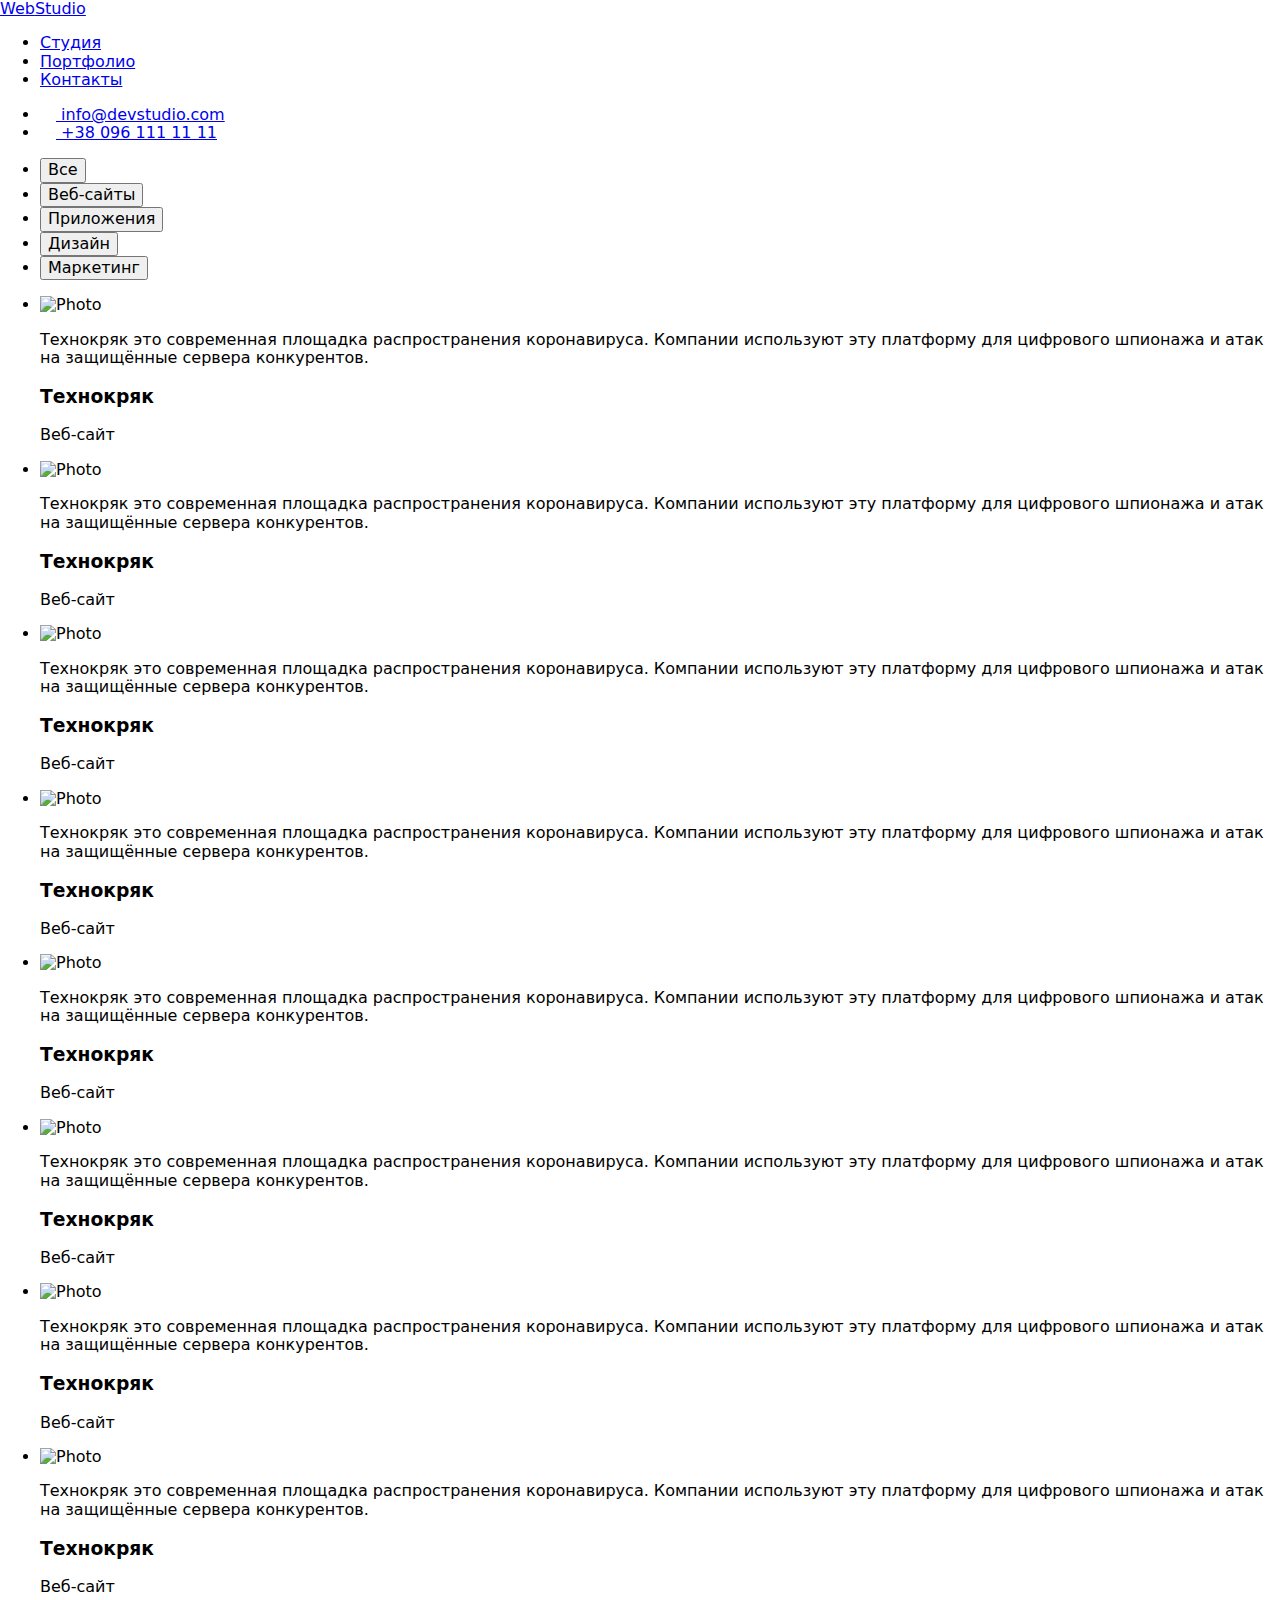
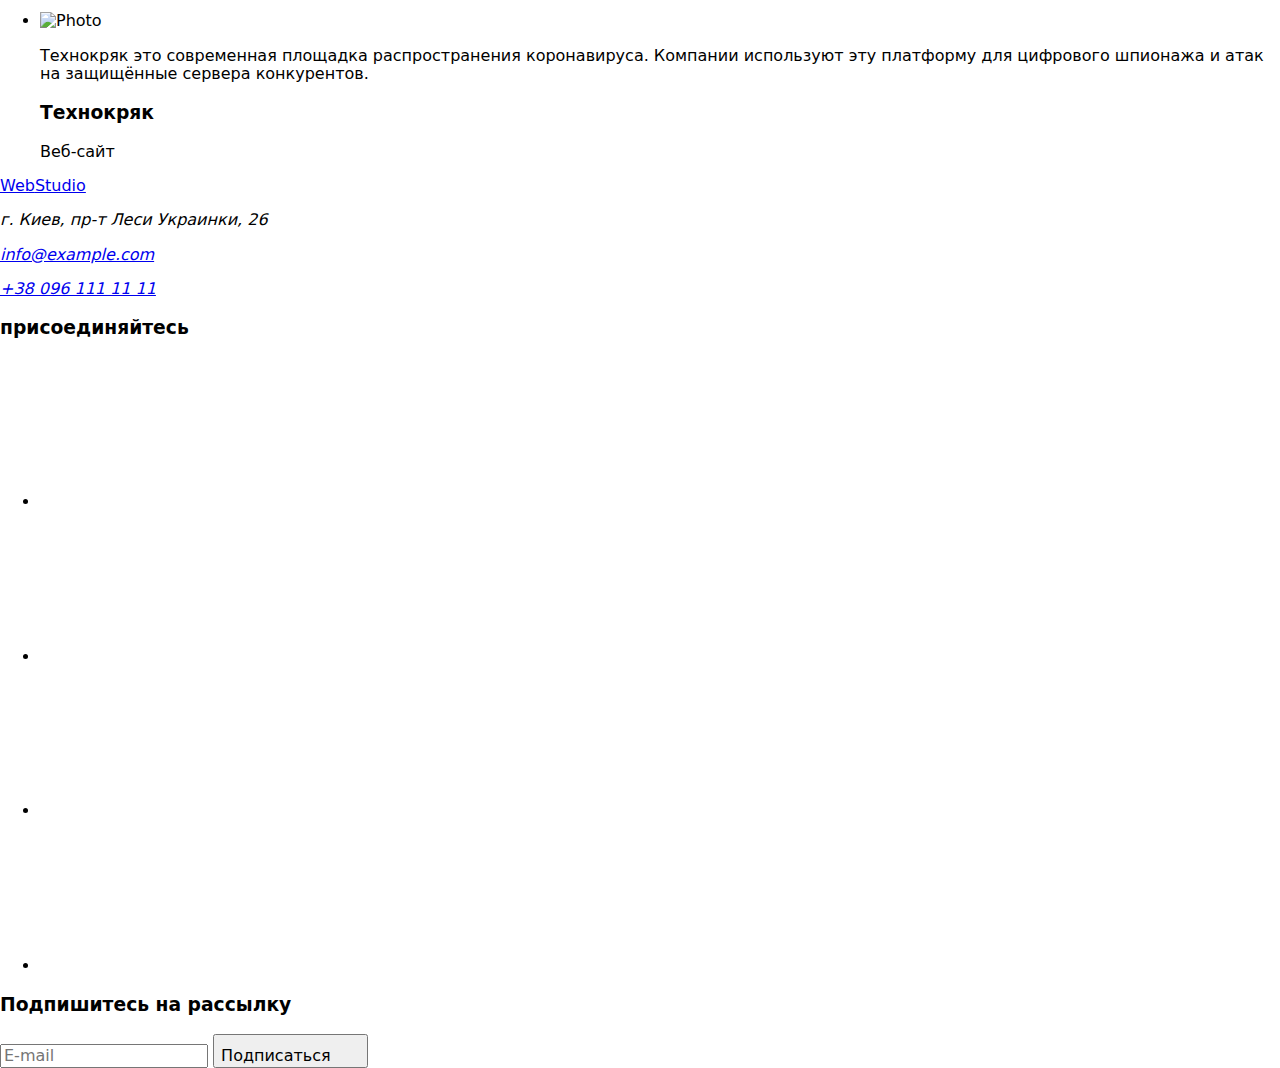
==== portfolio.html @ 5b519f69 "Add files via upload" ====
<!DOCTYPE html>
<html lang="ru">

<head>
  <meta charset="UTF-8" />
  <meta name="viewport" content="width=device-width, initial-scale=1.0" />
  <title>Портфолио</title>
  <link href="https://fonts.googleapis.com/css2?family=Raleway:wght@700&family=Roboto:wght@400;500;700;900&display=swap"
    rel="stylesheet">
  <link rel="stylesheet" href="https://cdnjs.cloudflare.com/ajax/libs/modern-normalize/1.0.0/modern-normalize.min.css">
  <link rel="stylesheet" href="./css/portfolio.css">
</head>

<body>

  <!--Шапка сайта-->

  <header class="header">
    <div class="container">
      <div class="header-container">
        <a class="webstudio" href="./index.html" aria-label="логотип">Web<span class="studio">Studio</span></a>

        <nav>
          <ul class="nav-menu list">
            <li><a href="./index.html" class="link">Студия</a></li>
            <li><a href="./portfolio.html" class="special link">Портфолио</a></li>
            <li><a href="#Контакты" class="link">Контакты</a></li>
          </ul>
        </nav>

        <ul class="auth-nav list">
          <li><a href="mailto:info@devstudio.com" class="auth-item email">
              <svg class="auth-icon" width="16px" height="12">
                <use href="./icons/sprite.svg#icon-envelope"></use>
              </svg>
              info@devstudio.com</a></li>
          <li><a href="tel:+380961111111" class="auth-item tel">
              <svg class="auth-icon" width="16px" height="12">
                <use href="./icons/sprite.svg#icon-smartphone"></use>
              </svg>
              +38 096 111 11 11</a></li>
        </ul>
      </div>
    </div>
  </header>

  <main class="main">
    <!--Меню кнопок-->
    <section class="main-section">
      <div class="container">
        <ul class="button-list list">
          <li class="lii-item"><button type="button" class="button">Все</button></li>
          <li class="lii-item"><button type="button" class="button">Веб-сайты</button></li>
          <li class="lii-item"><button type="button" class="button">Приложения</button></li>
          <li class="lii-item"><button type="button" class="button">Дизайн</button></li>
          <li class="lii-item"><button type="button" class="button">Маркетинг</button></li>
        </ul>


        <!--Проекти-->

        <div class="projects">
          <ul class="list">
            <li class="li-item">
              <div class="projects-overlay">
                <img class="img" src="./img/img8.png" alt="Photo" width="370">
                <p class="paragraph">Технокряк это современная площадка распространения коронавируса. Компании используют эту
                  платформу для цифрового
                  шпионажа и атак на защищённые сервера конкурентов.</p>
              </div>
              <div class="projects-info">
                <h3 class="section-title">Технокряк</h3>
                <p class="section-info">Веб-сайт</p>
              </div>
            </li>
            <li class="li-item">
              <div class="projects-overlay">
                <img class="img" src="./img/img9.png" alt="Photo" width="370">
                <p class="paragraph">Технокряк это современная площадка распространения коронавируса. Компании используют эту
                  платформу для цифрового
                  шпионажа и атак на защищённые сервера конкурентов.</p>
              </div>
              <div class="projects-info">
                <h3 class="section-title">Технокряк</h3>
                <p class="section-info">Веб-сайт</p>
              </div>
            </li>
            <li class="li-item">
              <div class="projects-overlay">
                <img class="img" src="./img/img10.png" alt="Photo" width="370">
                <p class="paragraph">Технокряк это современная площадка распространения коронавируса. Компании используют эту
                  платформу для цифрового
                  шпионажа и атак на защищённые сервера конкурентов.</p>
              </div>
              <div class="projects-info">
                <h3 class="section-title">Технокряк</h3>
                <p class="section-info">Веб-сайт</p>
              </div>
            </li>
            <li class="li-item">
              <div class="projects-overlay">
                <img class="img" src="./img/img11.png" alt="Photo" width="370">
                <p class="paragraph">Технокряк это современная площадка распространения коронавируса. Компании используют эту
                  платформу для цифрового
                  шпионажа и атак на защищённые сервера конкурентов.</p>
              </div>
              <div class="projects-info">
                <h3 class="section-title">Технокряк</h3>
                <p class="section-info">Веб-сайт</p>
              </div>
            </li>
            <li class="li-item">
              <div class="projects-overlay">
                <img class="img" src="./img/img12.png" alt="Photo" width="370">
                <p class="paragraph">Технокряк это современная площадка распространения коронавируса. Компании используют эту
                  платформу для цифрового
                  шпионажа и атак на защищённые сервера конкурентов.</p>
              </div>
              <div class="projects-info">
                <h3 class="section-title">Технокряк</h3>
                <p class="section-info">Веб-сайт</p>
              </div>
            </li>
            <li class="li-item">
              <div class="projects-overlay">
                <img class="img" src="./img/img13.png" alt="Photo" width="370">
                <p class="paragraph">Технокряк это современная площадка распространения коронавируса. Компании используют эту
                  платформу для цифрового
                  шпионажа и атак на защищённые сервера конкурентов.</p>
              </div>
              <div class="projects-info">
                <h3 class="section-title">Технокряк</h3>
                <p class="section-info">Веб-сайт</p>
              </div>
            </li>
            <li class="li-item">
              <div class="projects-overlay">
                <img class="img" src="./img/img14.png" alt="Photo" width="370">
                <p class="paragraph">Технокряк это современная площадка распространения коронавируса. Компании используют эту
                  платформу для цифрового
                  шпионажа и атак на защищённые сервера конкурентов.</p>
              </div>
              <div class="projects-info">
                <h3 class="section-title">Технокряк</h3>
                <p class="section-info">Веб-сайт</p>
              </div>
            </li>
            <li class="li-item">
              <div class="projects-overlay">
                <img class="img" src="./img/img15.png" alt="Photo" width="370">
                <p class="paragraph">Технокряк это современная площадка распространения коронавируса. Компании используют эту
                  платформу для цифрового
                  шпионажа и атак на защищённые сервера конкурентов.</p>
              </div>
              <div class="projects-info">
                <h3 class="section-title">Технокряк</h3>
                <p class="section-info">Веб-сайт</p>
              </div>
            </li>
            <li class="li-item">
              <div class="projects-overlay">
                <img class="img" src="./img/img16.png" alt="Photo" width="370">
                <p class="paragraph">Технокряк это современная площадка распространения коронавируса. Компании используют эту
                  платформу для цифрового
                  шпионажа и атак на защищённые сервера конкурентов.</p>
              </div>
              <div class="projects-info">
                <h3 class="section-title">Технокряк</h3>
                <p class="section-info">Веб-сайт</p>
              </div>
            </li>
          </ul>
        </div>

      </div>
    </section>
  </main>

  <!--Підвал-->
  <footer class="footer">
    <div class="container">
      <div class="footer-container">
        <a href="./index.html" class="webstudio-footer">Web<span class="logo">Studio</span></a>
        <address class="adress-footer">
          <p class="street">г. Киев, пр-т Леси Украинки, 26</p>
          <p class="mmail"><a href="mailto:info@example.com" class="foooter-info">info@example.com</a></p>
          <p><a href="tel:+380961111111" class="foooter-info">+38 096 111 11 11</a></p>
        </address>
      </div>
      <div class="footerr-container">
        <h3 class="footer-title">присоединяйтесь</h3>
        <ul class="list">
          <li class="footer-item">
            <a href="" class="footer-link">
              <svg class="icon">
                <use href="./icons/sprite.svg#icon-instagram2"></use>
              </svg>
            </a>
          </li>
          <li class="footer-item">
            <a href="" class="footer-link">
              <svg class="icon">
                <use href="./icons/sprite.svg#icon-twitter1"></use>
              </svg>
            </a>
          </li>
          <li class="footer-item">
            <a href="" class="footer-link">
              <svg class="icon">
                <use href="./icons/sprite.svg#icon-facebook1"></use>
              </svg>
            </a>
          </li>
          <li class="footer-item">
            <a href="" class="footer-link">
              <svg class="icon">
                <use href="./icons/sprite.svg#icon-linkedin1"></use>
              </svg>
            </a>
          </li>
        </ul>
      </div>
      <!-- 2 СЕКЦІЯ -->
      <div class="footerrr-container">
        <h3 class="footer-title">Подпишитесь на рассылку</h3>
        <form action="#" class="footer-form">
          <input type="email" class="footer-input" name="user-email" placeholder="E-mail">
          <button type="submit" class="footer-btn">Подписаться
            <svg class="icon-send" width="24" height="24">
              <use href="./icons/sprite.svg#icon-icon-send"></use>
            </svg>
          </button>
        </form>
      </div>

    </div>
  </footer>
</body>

</html>
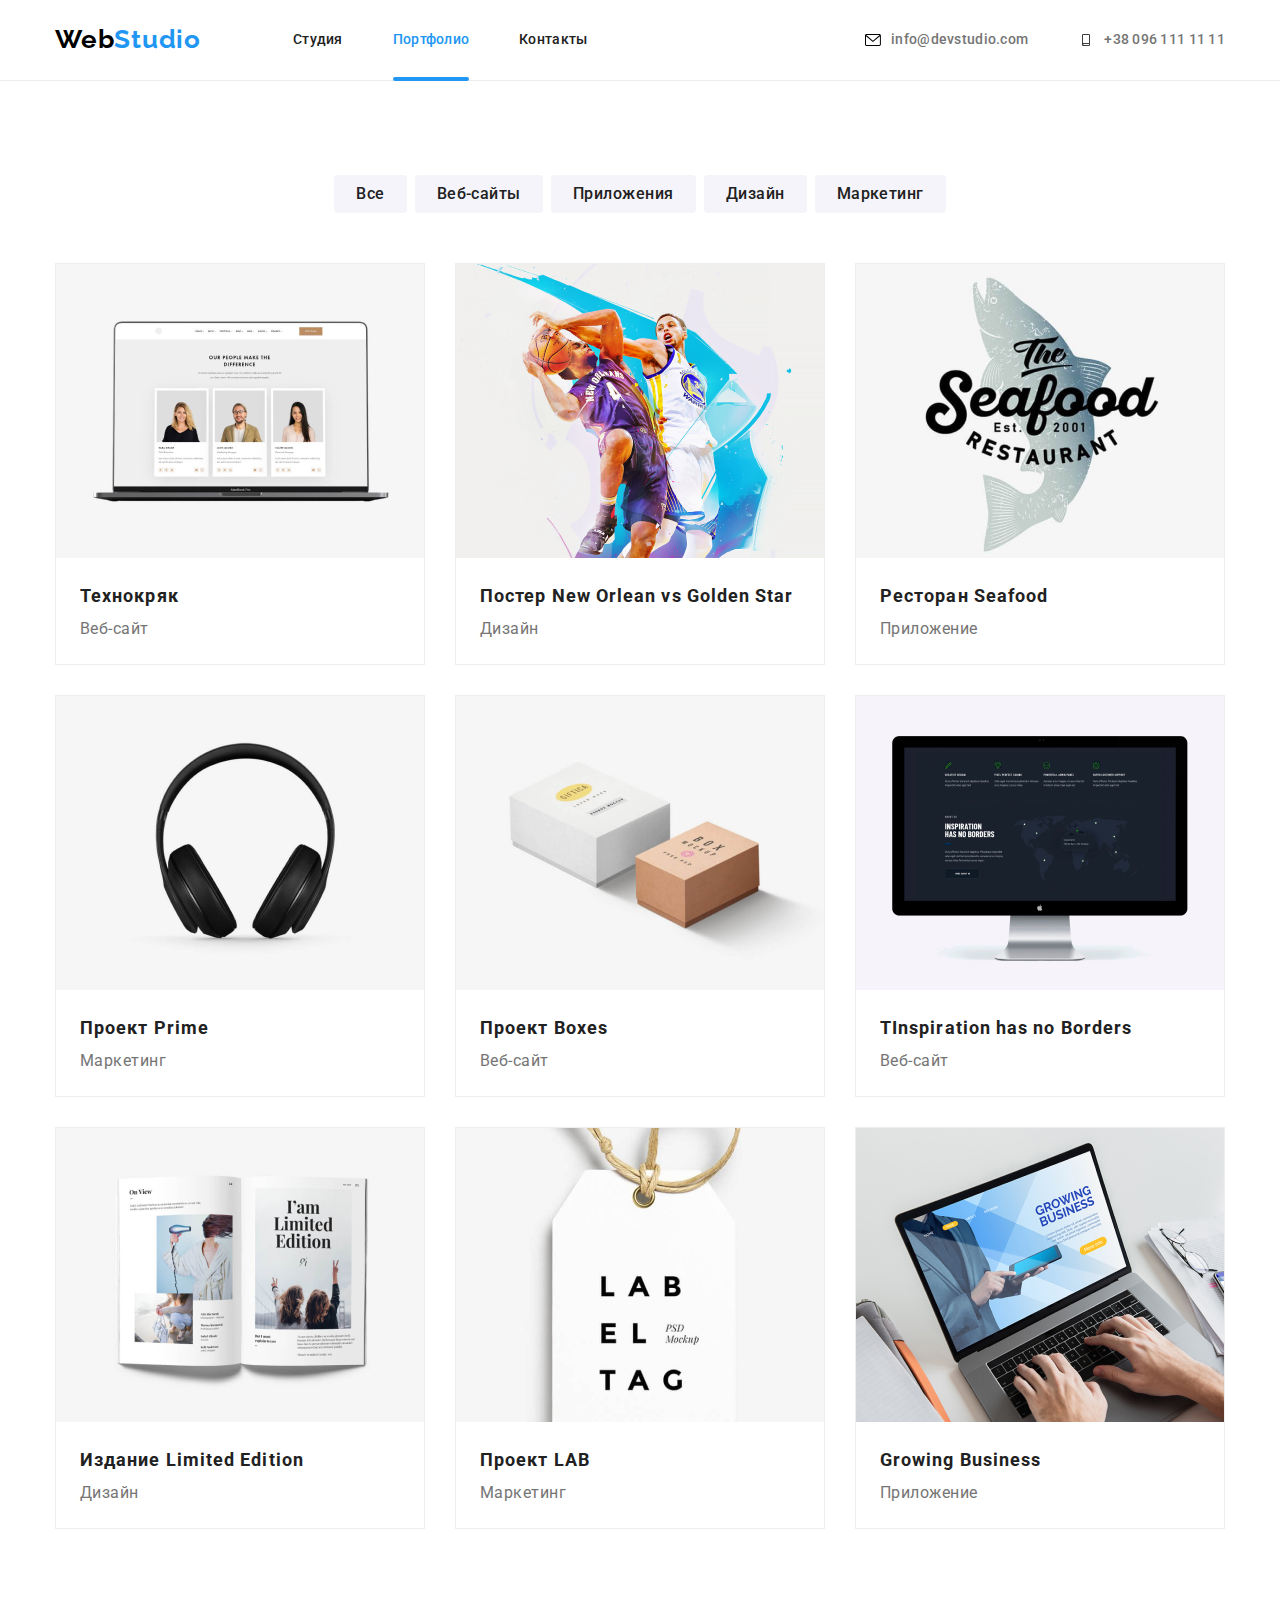
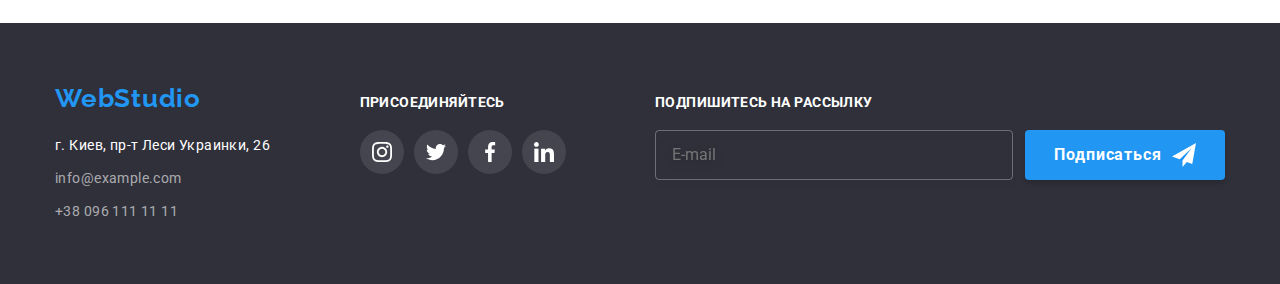
==== commit e1dbd3f7: "2 сторінка реді" ====
--- a/portfolio.html
+++ b/portfolio.html
@@ -17,25 +17,26 @@
 
   <header class="header">
     <div class="container">
-      <div class="header-container">
-        <a class="webstudio" href="./index.html" aria-label="логотип">Web<span class="studio">Studio</span></a>
-
+      <div class="header__container">
+        <a class="header__webstudio" href="./index.html" aria-label="логотип">Web<span
+            class="header__studio">Studio</span></a>
+  
         <nav>
-          <ul class="nav-menu list">
-            <li><a href="./index.html" class="link">Студия</a></li>
-            <li><a href="./portfolio.html" class="special link">Портфолио</a></li>
-            <li><a href="#Контакты" class="link">Контакты</a></li>
+          <ul class="header__menu list">
+            <li class="nav-li"><a href="./index.html" class=" link">Студия</a></li>
+            <li class="nav-li"><a href="./portfolio.html" class="header__special link">Портфолио</a></li>
+            <li class="nav-li"><a href="#Контакты" class="link">Контакты</a></li>
           </ul>
         </nav>
-
-        <ul class="auth-nav list">
-          <li><a href="mailto:info@devstudio.com" class="auth-item email">
-              <svg class="auth-icon" width="16px" height="12">
+  
+        <ul class="header__auth list">
+          <li><a href="mailto:info@devstudio.com" class="header__auth_item mail">
+              <svg class="header__auth_icon" width="16px" height="12">
                 <use href="./icons/sprite.svg#icon-envelope"></use>
               </svg>
               info@devstudio.com</a></li>
-          <li><a href="tel:+380961111111" class="auth-item tel">
-              <svg class="auth-icon" width="16px" height="12">
+          <li><a href="tel:+380961111111" class="header__auth_item phone">
+              <svg class="header__auth_icon" width="16px" height="12">
                 <use href="./icons/sprite.svg#icon-smartphone"></use>
               </svg>
               +38 096 111 11 11</a></li>
@@ -46,14 +47,14 @@
 
   <main class="main">
     <!--Меню кнопок-->
-    <section class="main-section">
+    <section class="button">
       <div class="container">
-        <ul class="button-list list">
-          <li class="lii-item"><button type="button" class="button">Все</button></li>
-          <li class="lii-item"><button type="button" class="button">Веб-сайты</button></li>
-          <li class="lii-item"><button type="button" class="button">Приложения</button></li>
-          <li class="lii-item"><button type="button" class="button">Дизайн</button></li>
-          <li class="lii-item"><button type="button" class="button">Маркетинг</button></li>
+        <ul class="button__list list">
+          <li class="button__item"><button type="button" class="button__btn">Все</button></li>
+          <li class="button__item"><button type="button" class="button__btn">Веб-сайты</button></li>
+          <li class="button__item"><button type="button" class="button__btn">Приложения</button></li>
+          <li class="button__item"><button type="button" class="button__btn">Дизайн</button></li>
+          <li class="button__item"><button type="button" class="button__btn">Маркетинг</button></li>
         </ul>
 
 
@@ -61,112 +62,112 @@
 
         <div class="projects">
           <ul class="list">
-            <li class="li-item">
-              <div class="projects-overlay">
+            <li class="project__item">
+              <div class="projects__overlay">
                 <img class="img" src="./img/img8.png" alt="Photo" width="370">
-                <p class="paragraph">Технокряк это современная площадка распространения коронавируса. Компании используют эту
-                  платформу для цифрового
-                  шпионажа и атак на защищённые сервера конкурентов.</p>
-              </div>
-              <div class="projects-info">
-                <h3 class="section-title">Технокряк</h3>
-                <p class="section-info">Веб-сайт</p>
-              </div>
-            </li>
-            <li class="li-item">
-              <div class="projects-overlay">
+                <p class="project__paragraph">Технокряк это современная площадка распространения коронавируса. Компании используют эту
+                  платформу для цифрового
+                  шпионажа и атак на защищённые сервера конкурентов.</p>
+              </div>
+              <div class="project__info">
+                <h3 class="project__info-title">Технокряк</h3>
+                <p class="project__info-section">Веб-сайт</p>
+              </div>
+            </li>
+            <li class="project__item">
+              <div class="projects__overlay">
                 <img class="img" src="./img/img9.png" alt="Photo" width="370">
-                <p class="paragraph">Технокряк это современная площадка распространения коронавируса. Компании используют эту
-                  платформу для цифрового
-                  шпионажа и атак на защищённые сервера конкурентов.</p>
-              </div>
-              <div class="projects-info">
-                <h3 class="section-title">Технокряк</h3>
-                <p class="section-info">Веб-сайт</p>
-              </div>
-            </li>
-            <li class="li-item">
-              <div class="projects-overlay">
+                <p class="project__paragraph">Технокряк это современная площадка распространения коронавируса. Компании используют эту
+                  платформу для цифрового
+                  шпионажа и атак на защищённые сервера конкурентов.</p>
+              </div>
+              <div class="project__info">
+                <h3 class="project__info-title">Постер New Orlean vs Golden Star</h3>
+                <p class="project__info-section">Дизайн</p>
+              </div>
+            </li>
+            <li class="project__item">
+              <div class="projects__overlay">
                 <img class="img" src="./img/img10.png" alt="Photo" width="370">
-                <p class="paragraph">Технокряк это современная площадка распространения коронавируса. Компании используют эту
-                  платформу для цифрового
-                  шпионажа и атак на защищённые сервера конкурентов.</p>
-              </div>
-              <div class="projects-info">
-                <h3 class="section-title">Технокряк</h3>
-                <p class="section-info">Веб-сайт</p>
-              </div>
-            </li>
-            <li class="li-item">
-              <div class="projects-overlay">
+                <p class="project__paragraph">Технокряк это современная площадка распространения коронавируса. Компании используют эту
+                  платформу для цифрового
+                  шпионажа и атак на защищённые сервера конкурентов.</p>
+              </div>
+              <div class="project__info">
+                <h3 class="project__info-title">Ресторан Seafood</h3>
+                <p class="project__info-section">Приложение</p>
+              </div>
+            </li>
+            <li class="project__item">
+              <div class="projects__overlay">
                 <img class="img" src="./img/img11.png" alt="Photo" width="370">
-                <p class="paragraph">Технокряк это современная площадка распространения коронавируса. Компании используют эту
-                  платформу для цифрового
-                  шпионажа и атак на защищённые сервера конкурентов.</p>
-              </div>
-              <div class="projects-info">
-                <h3 class="section-title">Технокряк</h3>
-                <p class="section-info">Веб-сайт</p>
-              </div>
-            </li>
-            <li class="li-item">
-              <div class="projects-overlay">
+                <p class="project__paragraph">Технокряк это современная площадка распространения коронавируса. Компании используют эту
+                  платформу для цифрового
+                  шпионажа и атак на защищённые сервера конкурентов.</p>
+              </div>
+              <div class="project__info">
+                <h3 class="project__info-title">Проект Prime</h3>
+                <p class="project__info-section">Маркетинг</p>
+              </div>
+            </li>
+            <li class="project__item">
+              <div class="projects__overlay">
                 <img class="img" src="./img/img12.png" alt="Photo" width="370">
-                <p class="paragraph">Технокряк это современная площадка распространения коронавируса. Компании используют эту
-                  платформу для цифрового
-                  шпионажа и атак на защищённые сервера конкурентов.</p>
-              </div>
-              <div class="projects-info">
-                <h3 class="section-title">Технокряк</h3>
-                <p class="section-info">Веб-сайт</p>
-              </div>
-            </li>
-            <li class="li-item">
-              <div class="projects-overlay">
+                <p class="project__paragraph">Технокряк это современная площадка распространения коронавируса. Компании используют эту
+                  платформу для цифрового
+                  шпионажа и атак на защищённые сервера конкурентов.</p>
+              </div>
+              <div class="project__info">
+                <h3 class="project__info-title">Проект Boxes</h3>
+                <p class="project__info-section">Веб-сайт</p>
+              </div>
+            </li>
+            <li class="project__item">
+              <div class="projects__overlay">
                 <img class="img" src="./img/img13.png" alt="Photo" width="370">
-                <p class="paragraph">Технокряк это современная площадка распространения коронавируса. Компании используют эту
-                  платформу для цифрового
-                  шпионажа и атак на защищённые сервера конкурентов.</p>
-              </div>
-              <div class="projects-info">
-                <h3 class="section-title">Технокряк</h3>
-                <p class="section-info">Веб-сайт</p>
-              </div>
-            </li>
-            <li class="li-item">
-              <div class="projects-overlay">
+                <p class="project__paragraph">Технокряк это современная площадка распространения коронавируса. Компании используют эту
+                  платформу для цифрового
+                  шпионажа и атак на защищённые сервера конкурентов.</p>
+              </div>
+              <div class="project__info">
+                <h3 class="project__info-title">ТInspiration has no Borders</h3>
+                <p class="project__info-section">Веб-сайт</p>
+              </div>
+            </li>
+            <li class="project__item">
+              <div class="projects__overlay">
                 <img class="img" src="./img/img14.png" alt="Photo" width="370">
-                <p class="paragraph">Технокряк это современная площадка распространения коронавируса. Компании используют эту
-                  платформу для цифрового
-                  шпионажа и атак на защищённые сервера конкурентов.</p>
-              </div>
-              <div class="projects-info">
-                <h3 class="section-title">Технокряк</h3>
-                <p class="section-info">Веб-сайт</p>
-              </div>
-            </li>
-            <li class="li-item">
-              <div class="projects-overlay">
+                <p class="project__paragraph">Технокряк это современная площадка распространения коронавируса. Компании используют эту
+                  платформу для цифрового
+                  шпионажа и атак на защищённые сервера конкурентов.</p>
+              </div>
+              <div class="project__info">
+                <h3 class="project__info-title">Издание Limited Edition</h3>
+                <p class="project__info-section">Дизайн</p>
+              </div>
+            </li>
+            <li class="project__item">
+              <div class="projects__overlay">
                 <img class="img" src="./img/img15.png" alt="Photo" width="370">
-                <p class="paragraph">Технокряк это современная площадка распространения коронавируса. Компании используют эту
-                  платформу для цифрового
-                  шпионажа и атак на защищённые сервера конкурентов.</p>
-              </div>
-              <div class="projects-info">
-                <h3 class="section-title">Технокряк</h3>
-                <p class="section-info">Веб-сайт</p>
-              </div>
-            </li>
-            <li class="li-item">
-              <div class="projects-overlay">
+                <p class="project__paragraph">Технокряк это современная площадка распространения коронавируса. Компании используют эту
+                  платформу для цифрового
+                  шпионажа и атак на защищённые сервера конкурентов.</p>
+              </div>
+              <div class="project__info">
+                <h3 class="project__info-title">Проект LAB</h3>
+                <p class="project__info-section">Маркетинг</p>
+              </div>
+            </li>
+            <li class="project__item">
+              <div class="projects__overlay">
                 <img class="img" src="./img/img16.png" alt="Photo" width="370">
-                <p class="paragraph">Технокряк это современная площадка распространения коронавируса. Компании используют эту
-                  платформу для цифрового
-                  шпионажа и атак на защищённые сервера конкурентов.</p>
-              </div>
-              <div class="projects-info">
-                <h3 class="section-title">Технокряк</h3>
-                <p class="section-info">Веб-сайт</p>
+                <p class="project__paragraph">Технокряк это современная площадка распространения коронавируса. Компании используют эту
+                  платформу для цифрового
+                  шпионажа и атак на защищённые сервера конкурентов.</p>
+              </div>
+              <div class="project__info">
+                <h3 class="project__info-title">Growing Business</h3>
+                <p class="project__info-section">Приложение</p>
               </div>
             </li>
           </ul>
@@ -178,61 +179,64 @@
 
   <!--Підвал-->
   <footer class="footer">
-    <div class="container">
-      <div class="footer-container">
-        <a href="./index.html" class="webstudio-footer">Web<span class="logo">Studio</span></a>
-        <address class="adress-footer">
-          <p class="street">г. Киев, пр-т Леси Украинки, 26</p>
-          <p class="mmail"><a href="mailto:info@example.com" class="foooter-info">info@example.com</a></p>
-          <p><a href="tel:+380961111111" class="foooter-info">+38 096 111 11 11</a></p>
+    <div class="footer_container container">
+    
+      <div class="contacts">
+        <a href="./index.html" class="contacts__webstudio">Web<span class="contacts__logo">Studio</span></a>
+        <address class="contacts__adress">
+          <p class="contacts__street">г. Киев, пр-т Леси Украинки, 26</p>
+          <p class="contacts__mail"><a href="mailto:info@example.com" class="contacts__info">info@example.com</a></p>
+          <p><a href="tel:+380961111111" class="contacts__info">+38 096 111 11 11</a></p>
         </address>
       </div>
-      <div class="footerr-container">
-        <h3 class="footer-title">присоединяйтесь</h3>
-        <ul class="list">
-          <li class="footer-item">
-            <a href="" class="footer-link">
-              <svg class="icon">
+    
+    
+    
+      <div class="join">
+        <h3 class="footer__title">Присоединяйтесь</h3>
+        <ul class="join__list list">
+          <li class="join__item">
+            <a href="" class="join__link">
+              <svg class="join__icon">
                 <use href="./icons/sprite.svg#icon-instagram2"></use>
               </svg>
             </a>
           </li>
-          <li class="footer-item">
-            <a href="" class="footer-link">
-              <svg class="icon">
+          <li class="join___item">
+            <a href="" class="join__link">
+              <svg class="join__icon">
                 <use href="./icons/sprite.svg#icon-twitter1"></use>
               </svg>
             </a>
           </li>
-          <li class="footer-item">
-            <a href="" class="footer-link">
-              <svg class="icon">
+          <li class="join__item">
+            <a href="" class="join__link">
+              <svg class="join__icon">
                 <use href="./icons/sprite.svg#icon-facebook1"></use>
               </svg>
             </a>
           </li>
-          <li class="footer-item">
-            <a href="" class="footer-link">
-              <svg class="icon">
+          <li class="join__item">
+            <a href="" class="join__link">
+              <svg class="join__icon">
                 <use href="./icons/sprite.svg#icon-linkedin1"></use>
               </svg>
             </a>
           </li>
         </ul>
       </div>
-      <!-- 2 СЕКЦІЯ -->
-      <div class="footerrr-container">
-        <h3 class="footer-title">Подпишитесь на рассылку</h3>
-        <form action="#" class="footer-form">
-          <input type="email" class="footer-input" name="user-email" placeholder="E-mail">
-          <button type="submit" class="footer-btn">Подписаться
-            <svg class="icon-send" width="24" height="24">
+      <!-- 3 СЕКЦІЯ -->
+      <div class="subscribe">
+        <h3 class="footer__title">Подпишитесь на рассылку</h3>
+        <form action="#" class="subscribe__form">
+          <input type="email" class="subscribe__input" name="subscribe__email" placeholder="E-mail">
+          <button type="submit" class="subscribe__btn">Подписаться
+            <svg class="subscribe__icon-send" width="24" height="24">
               <use href="./icons/sprite.svg#icon-icon-send"></use>
             </svg>
           </button>
         </form>
       </div>
-
     </div>
   </footer>
 </body>
--- a/css/portfolio.css
+++ b/css/portfolio.css
@@ -0,0 +1,548 @@
+html {
+  box-sizing: border-box;
+}
+
+*,
+*::before,
+*::after {
+  box-sizing: inherit;
+}
+
+* {
+  margin: 0;
+  padding: 0;
+}
+
+img {
+  display: block;
+}
+
+/* SETTINGS */
+:root {
+  --main-text-color: rgba(117, 117, 117, 1);
+  --title-text-color: rgba(33, 33, 33, 1);
+  --text-hover-focus: rgba(33, 150, 243, 1);
+  --white-text-background: rgba(255, 255, 255, 1);
+  --time-distribution-function: cubic-bezier(0.4, 0, 0.2, 1);
+  --secondary-text-color: rgba(255, 255, 255, 1);
+  --footer-text: rgba(255, 255, 255, 0.6);
+  --main-footer-background-color: rgba(47, 48, 58, 1);
+}
+
+body {
+  font-family: "Roboto", sans-serif;
+  letter-spacing: 0.03em;
+  background-color: var(--white-text-background);
+  color: var(--main-text-color);
+  /* max-width: 1600px; */
+}
+
+.list {
+  list-style: none;
+}
+
+.header {
+  border-bottom: 1px solid #ececec;
+}
+
+.container {
+  width: 1200px;
+  padding-right: 15px;
+  padding-left: 15px;
+  margin: 0 auto;
+}
+
+/* ЛОГО */
+
+.header__webstudio {
+  width: 145px;
+  height: 31px;
+  color: #000000;
+  text-decoration: none;
+  font-family: "Raleway", sans-serif;
+  font-style: normal;
+  font-weight: bold;
+  font-size: 26px;
+  line-height: 1.19;
+  /* identical to box height */
+  letter-spacing: 0.03em;
+  margin-right: 93px;
+}
+
+.header__studio {
+  color: #2196f3;
+}
+
+.list {
+  list-style: none;
+}
+
+/* NAVIGATION */
+
+.header__webstudio {
+  width: 145px;
+  height: 31px;
+  color: #000000;
+  text-decoration: none;
+  font-family: "Raleway", sans-serif;
+  font-style: normal;
+  font-weight: bold;
+  font-size: 26px;
+  line-height: 1.19;
+  /* identical to box height */
+  letter-spacing: 0.03em;
+  margin-right: 93px;
+}
+
+.header__studio {
+  color: #2196f3;
+}
+
+.list {
+  list-style: none;
+}
+
+/* NAVIGATION */
+
+.header__menu {
+  display: flex;
+  max-width: 294px;
+}
+
+.header__menu .link {
+  font-style: normal;
+  font-weight: 500;
+  font-size: 14px;
+  line-height: 1.14;
+  letter-spacing: 0.02em;
+  color: var(--title-text-color);
+  text-decoration: none;
+  position: relative;
+  display: block;
+  padding-top: 32px;
+  padding-bottom: 32px;
+}
+
+.header__menu .header__special {
+  color: var(--text-hover-focus);
+}
+
+.header__menu .link:hover,
+.header__menu .link:focus {
+  color: var(--text-hover-focus);
+  transition: 250ms var(--time-distribution-function);
+}
+
+.header__menu .link::after {
+  content: "";
+  position: absolute;
+  display: block;
+  left: 0;
+  bottom: -1px;
+  width: 100%;
+  height: 4px;
+
+  background: var(--text-hover-focus);
+  border-radius: 2px;
+  transform: scaleX(0);
+  transition: 250ms var(--time-distribution-function);
+}
+.header__special .link::after {
+  content: "";
+  position: absolute;
+  display: block;
+  left: 0;
+  bottom: -1px;
+  width: 100%;
+  height: 4px;
+  background: var(--text-hover-focus);
+  border-radius: 2px;
+  transform: scaleX(1);
+}
+
+/* .header__menu .link:hover::after,
+.header__menu .link:focus::after {
+  transform: scaleX(1);
+} */
+
+.header__menu .header__special::after {
+  content: "";
+  position: absolute;
+  display: block;
+  left: 0;
+  bottom: -1px;
+  width: 100%;
+  height: 4px;
+
+  background: var(--text-hover-focus);
+  border-radius: 2px;
+  transform: scaleX(1);
+}
+
+.header__menu .link:hover::after,
+.header__menu .link:focus::after {
+  transform: scaleX(1);
+}
+
+nav ul li:not(:last-child) {
+  margin-right: 50px;
+}
+
+.header__auth_item {
+  color: var(--primary-text-color);
+  text-decoration: none;
+  font-weight: 500;
+  font-size: 14px;
+  line-height: 1.14;
+  letter-spacing: 0.02em;
+}
+
+.header__auth_item:hover,
+.header__auth_item:focus {
+  color: var(--text-hover-focus);
+  transition: 250ms var(--time-distribution-function);
+}
+
+.container {
+  width: 1200px;
+  padding-right: 15px;
+  padding-left: 15px;
+  margin: 0 auto;
+}
+
+.header__container {
+  display: flex;
+  align-items: flex-start;
+  align-items: center;
+}
+
+/* .header {
+  padding-top: 24px;
+  padding-bottom: 25px;
+} */
+
+.header__menu {
+  display: flex;
+  max-width: 294px;
+}
+
+.header__auth {
+  display: flex;
+  margin-left: auto;
+}
+
+nav ul li:not(:last-child) {
+  margin-right: 50px;
+}
+
+.header__auth_item {
+  display: flex;
+  justify-content: center;
+  align-items: center;
+}
+
+.phone {
+  margin-left: 50px;
+}
+
+.header__auth_icon {
+  margin-right: 10px;
+  fill: var(--primary-text-color);
+}
+
+.header__auth_item:hover .header__auth_icon {
+  fill: var(--text-hover-focus);
+}
+
+/* Кнопки */
+
+.button__btn {
+  padding: 6px 22px;
+  background: rgba(245, 244, 250, 1);
+  border-radius: 4px;
+  font-style: normal;
+  font-weight: 500;
+  font-size: 16px;
+  line-height: 26px;
+  /* identical to box height, or 162% */
+  color: var(--title-text-color);
+
+  text-align: center;
+  letter-spacing: 0.03em;
+  border: none;
+}
+
+.button__btn:hover,
+.button__btn:focus {
+  background: var(--text-hover-focus);
+  box-shadow: 0px 3px 1px rgba(0, 0, 0, 0.1), 0px 1px 2px rgba(0, 0, 0, 0.08),
+    0px 2px 2px rgba(0, 0, 0, 0.12);
+  border-radius: 4px;
+  transition: 250ms var(--time-distribution-function);
+}
+
+.button__btn:hover,
+.button__btn:focus {
+  color: var(--white-text-background);
+  transition: 250ms var(--time-distribution-function);
+}
+
+.button {
+  padding-top: 94px;
+  padding-bottom: 94px;
+}
+
+.button__list {
+  display: flex;
+  justify-content: center;
+  margin-bottom: 50px;
+}
+
+.button__item:not(:last-child) {
+  margin-right: 8px;
+}
+
+/* MAIN */
+
+.project__info-title {
+  font-style: normal;
+  font-weight: bold;
+  font-size: 18px;
+  line-height: 36px;
+  /* identical to box height, or 200% */
+  color: var(--title-text-color);
+  letter-spacing: 0.06em;
+}
+
+.project__info {
+  font-style: normal;
+  font-weight: normal;
+  font-size: 16px;
+  line-height: 30px;
+  /* identical to box height, or 187% */
+  color: var(--main-text-color);
+  letter-spacing: 0.03em;
+}
+
+.projects .list {
+  display: flex;
+  flex-wrap: wrap;
+  justify-content: space-between;
+}
+
+.project__item {
+  display: block;
+  width: 370px;
+  background: #ffffff;
+  border: 1px solid #eeeeee;
+  box-sizing: border-box;
+}
+
+.project__item:hover,
+.project__item:focus {
+  background: #ffffff;
+  border: 1px solid #eeeeee;
+  box-sizing: border-box;
+  box-shadow: 0px 1px 1px rgba(0, 0, 0, 0.12), 0px 4px 4px rgba(0, 0, 0, 0.06),
+    1px 4px 6px rgba(0, 0, 0, 0.16);
+}
+
+.project__item:not(:nth-child(n + 7)) {
+  margin-bottom: 30px;
+}
+
+.project__info {
+  margin: 0 24px;
+  padding-bottom: 20px;
+  padding-top: 20px;
+}
+
+.projects__overlay {
+  position: relative;
+  overflow: hidden;
+}
+
+.project__paragraph {
+  font-style: normal;
+  font-weight: normal;
+  font-size: 18px;
+  line-height: 28px;
+  letter-spacing: 0.03em;
+  color: #ffffff;
+
+  position: absolute;
+  top: 0;
+  left: 0;
+  width: 100%;
+  height: 100%;
+
+  transform: translateY(100%);
+  transition: transform 250ms ease;
+  background-color: rgba(33, 150, 243, 0.9);
+  padding: 63px 24px;
+}
+
+.project__item:hover .project__paragraph,
+.project__item:focus .project__paragraph {
+  transform: translateY(0);
+  transition: 250ms var(--time-distribution-function);
+}
+
+/* Підвал */
+
+.footer {
+  background: var(--main-footer-background-color);
+  padding-bottom: 60px;
+  padding-top: 60px;
+}
+
+.contacts__webstudio {
+  display: inline-block;
+  font-family: "Raleway", sans-serif;
+  font-style: normal;
+  font-weight: bold;
+  font-size: 26px;
+  line-height: 1.19;
+  /* identical to box height */
+
+  letter-spacing: 0.03em;
+
+  color: #2196f3;
+  text-decoration: none;
+  margin-bottom: 20px;
+}
+
+.contacts__logo {
+  color: var(--white-color);
+}
+
+.contacts__street {
+  display: inline-block;
+  font-style: normal;
+  font-weight: normal;
+  font-size: 14px;
+  line-height: 1.71;
+  /* or 171% */
+
+  letter-spacing: 0.03em;
+  color: var(--secondary-text-color);
+  margin-bottom: 9px;
+}
+
+.contacts__info {
+  display: inline-block;
+  font-style: normal;
+  font-weight: normal;
+  font-size: 14px;
+  line-height: 1.71;
+  /* or 171% */
+  text-decoration: none;
+  letter-spacing: 0.03em;
+
+  color: var(--footer-text);
+}
+
+.contacts__mail {
+  display: inline-block;
+  margin-bottom: 9px;
+}
+
+.contacts__adress {
+  display: flex;
+  flex-direction: column;
+}
+
+/* 2 СЕКЦІЯ */
+
+.footer__title {
+  font-style: normal;
+  font-weight: bold;
+  font-size: 14px;
+  line-height: 16px;
+  letter-spacing: 0.03em;
+  text-transform: uppercase;
+  color: var(--secondary-text-color);
+  margin-bottom: 20px;
+}
+
+.footer .container {
+  display: flex;
+  justify-content: space-between;
+  align-items: baseline;
+}
+/* 222222222222222222222222222222222222 */
+.join {
+  width: 206px;
+}
+
+.join__list {
+  display: flex;
+  justify-content: space-between;
+}
+
+.join__link {
+  width: 44px;
+  height: 44px;
+  background: rgba(255, 255, 255, 0.1);
+  border-radius: 50%;
+  display: flex;
+  justify-content: center;
+  align-items: center;
+}
+
+.join__link:hover,
+.join__link:hover {
+  background-color: var(--text-hover-focus);
+  transition: 250ms var(--time-distribution-function);
+}
+
+.join__icon {
+  fill: #ffffff;
+  width: 20px;
+  height: 20px;
+}
+
+/* 3 СЕКЦІЯ */
+
+.subscribe__form {
+  display: flex;
+  justify-content: center;
+  align-items: center;
+}
+
+.subscribe__input {
+  width: 358px;
+  height: 50px;
+  border: 1px solid rgba(255, 255, 255, 0.3);
+  box-sizing: border-box;
+  filter: drop-shadow(0px 4px 4px rgba(0, 0, 0, 0.15));
+  border-radius: 4px;
+  background: transparent;
+  padding-left: 16px;
+  color: var(--secondary-text-color);
+}
+
+.subscribe__btn {
+  width: 200px;
+  height: 50px;
+  box-shadow: 0px 4px 4px rgba(0, 0, 0, 0.15);
+  border-radius: 4px;
+  background-color: var(--text-hover-focus);
+  border: none;
+  margin-left: 12px;
+  font-style: normal;
+  font-weight: bold;
+  font-size: 16px;
+  line-height: 30px;
+  letter-spacing: 0.06em;
+  color: #ffffff;
+
+  display: flex;
+  justify-content: center;
+  align-items: center;
+}
+
+.subscribe__icon-send {
+  fill: #ffffff;
+  margin-left: 10px;
+}
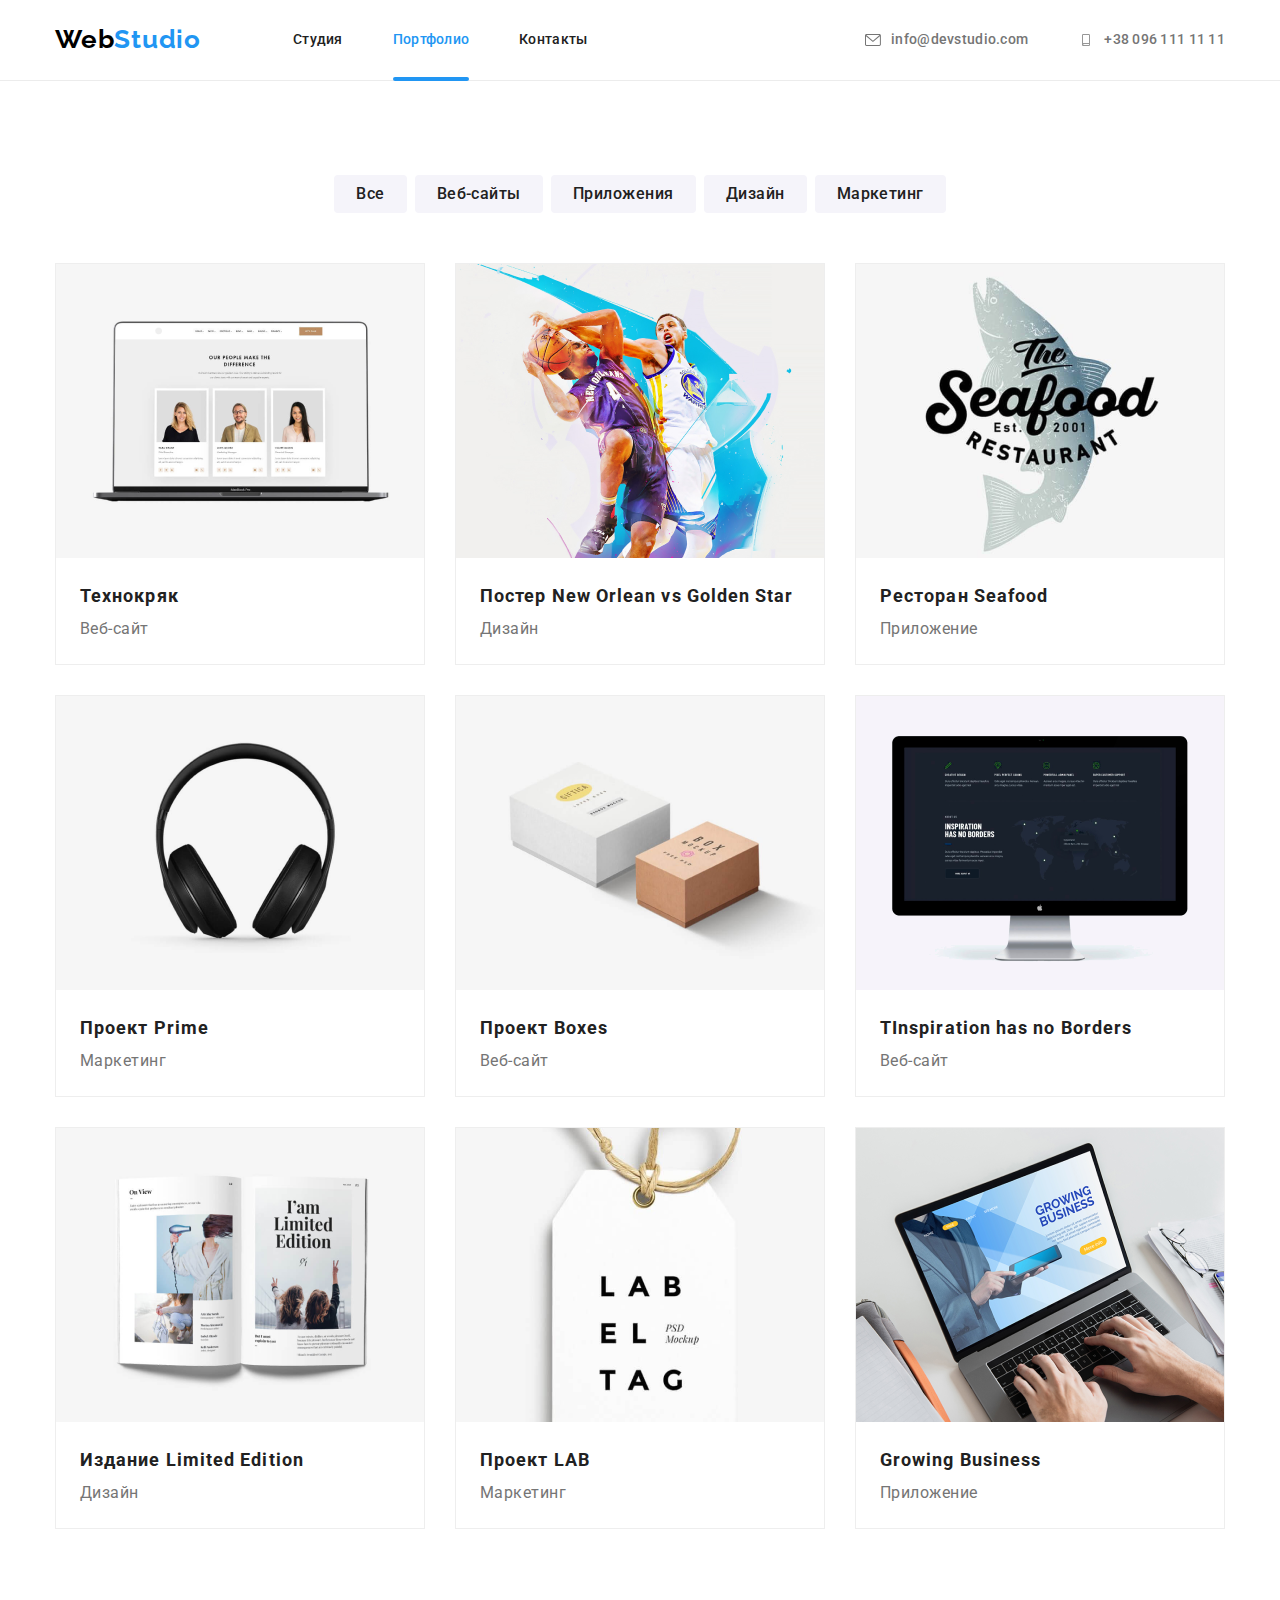
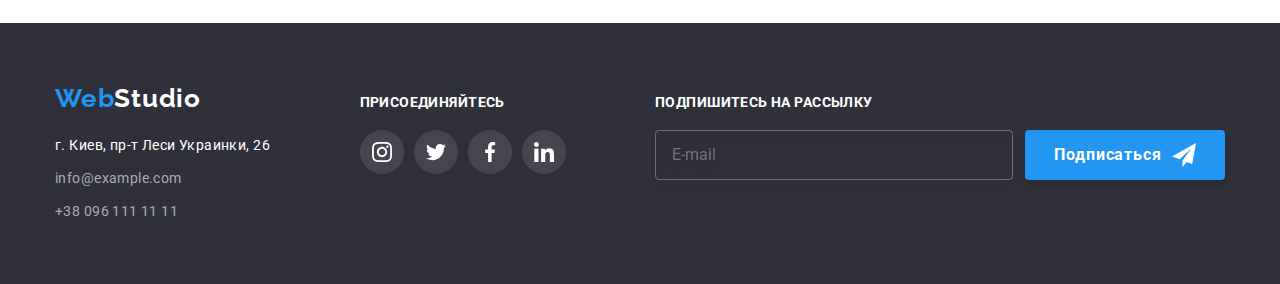
==== commit cfacdfc0: "[eq" ====
--- a/portfolio.html
+++ b/portfolio.html
@@ -8,7 +8,7 @@
   <link href="https://fonts.googleapis.com/css2?family=Raleway:wght@700&family=Roboto:wght@400;500;700;900&display=swap"
     rel="stylesheet">
   <link rel="stylesheet" href="https://cdnjs.cloudflare.com/ajax/libs/modern-normalize/1.0.0/modern-normalize.min.css">
-  <link rel="stylesheet" href="./css/portfolio.css">
+  <link rel="stylesheet" href="./css/main.min.css">
 </head>
 
 <body>
@@ -23,20 +23,20 @@
   
         <nav>
           <ul class="header__menu list">
-            <li class="nav-li"><a href="./index.html" class=" link">Студия</a></li>
-            <li class="nav-li"><a href="./portfolio.html" class="header__special link">Портфолио</a></li>
-            <li class="nav-li"><a href="#Контакты" class="link">Контакты</a></li>
+            <li class="header__item"><a href="./index.html" class=" link">Студия</a></li>
+            <li class="header__item"><a href="./portfolio.html" class="header__special link">Портфолио</a></li>
+            <li class="header__item"><a href="#Контакты" class="link">Контакты</a></li>
           </ul>
         </nav>
   
         <ul class="header__auth list">
-          <li><a href="mailto:info@devstudio.com" class="header__auth_item mail">
-              <svg class="header__auth_icon" width="16px" height="12">
+          <li><a href="mailto:info@devstudio.com" class="header__auth-item header__auth-item_mail">
+              <svg class="header__auth-icon" width="16px" height="12">
                 <use href="./icons/sprite.svg#icon-envelope"></use>
               </svg>
               info@devstudio.com</a></li>
-          <li><a href="tel:+380961111111" class="header__auth_item phone">
-              <svg class="header__auth_icon" width="16px" height="12">
+          <li><a href="tel:+380961111111" class="header__auth-item header__auth-item_phone">
+              <svg class="header__auth-icon" width="16px" height="12">
                 <use href="./icons/sprite.svg#icon-smartphone"></use>
               </svg>
               +38 096 111 11 11</a></li>
@@ -45,7 +45,7 @@
     </div>
   </header>
 
-  <main class="main">
+  <main>
     <!--Меню кнопок-->
     <section class="button">
       <div class="container">
@@ -61,7 +61,7 @@
         <!--Проекти-->
 
         <div class="projects">
-          <ul class="list">
+          <ul class="projects__list">
             <li class="project__item">
               <div class="projects__overlay">
                 <img class="img" src="./img/img8.png" alt="Photo" width="370">
--- a/css/main.min.css
+++ b/css/main.min.css
@@ -0,0 +1,2 @@
+.container{width:1200px;padding-right:15px;padding-left:15px;margin:0 auto}.list{list-style:none}html{box-sizing:border-box}*{margin:0;padding:0}*,*::before,*::after{box-sizing:inherit}img{display:block}body{background-color:#ffffff;color:#757575;font-family:"Roboto", sans-serif;letter-spacing:0.03em}.header{border-bottom:1px solid #ececec}.header__webstudio{width:145px;height:31px;color:#000000;text-decoration:none;font-family:"Raleway", sans-serif;font-style:normal;font-weight:bold;font-size:26px;line-height:1.19;letter-spacing:0.03em;margin-right:93px}.header__studio{color:#2196f3}.header__menu{display:flex;max-width:294px}.header__menu .link{font-style:normal;font-weight:500;font-size:14px;line-height:1.14;letter-spacing:0.02em;color:#212121;text-decoration:none;position:relative;display:block;padding-top:32px;padding-bottom:32px}.header__menu .header__special{color:#2196f3}.header__menu .link:hover,.header__menu .link:focus{color:#2196f3;transition:250ms cubic-bezier(0.4, 0, 0.2, 1)}.header__menu .link::after{content:"";position:absolute;display:block;left:0;bottom:-1px;width:100%;height:4px;background:#2196f3;border-radius:2px;transform:scaleX(0);transition:250ms cubic-bezier(0.4, 0, 0.2, 1)}.header__special .link::after{content:"";position:absolute;display:block;left:0;bottom:-1px;width:100%;height:4px;background:#2196f3;border-radius:2px;transform:scaleX(1)}.header__menu .header__special::after{content:"";position:absolute;display:block;left:0;bottom:-1px;width:100%;height:4px;background:#2196f3;border-radius:2px;transform:scaleX(1)}.header__menu .link:hover::after,.header__menu .link:focus::after{transform:scaleX(1)}.header__item:not(:last-child){margin-right:50px}.header__auth-item{color:#757575;text-decoration:none;font-weight:500;font-size:14px;line-height:1.14;letter-spacing:0.02em}.header__auth-item:hover,.header__auth-item:focus{color:#2196f3;transition:250ms cubic-bezier(0.4, 0, 0.2, 1)}.header__container{display:flex;align-items:flex-start;align-items:center}.header__menu{display:flex;max-width:294px}.header__auth{display:flex;margin-left:auto}.header__auth-item{display:flex;justify-content:center;align-items:center}.header__auth-icon{margin-right:10px;fill:#757575}.header__auth-item:hover .header__auth-icon{fill:#2196f3}.header__auth-item_phone{margin-left:50px}.addons{padding-top:47px;padding-bottom:94px}.addons__title{font-style:normal;font-weight:bold;font-size:36px;line-height:1.17;text-align:center;letter-spacing:0.03em;margin-bottom:50px;color:#212121}.addons__list{display:flex;justify-content:center;font-size:0}.addons__item{display:block;width:370px;position:relative}.addons__item:not(:last-child){margin-right:30px}.addons__overlay{position:absolute;bottom:0;left:0;width:370px;height:70px;background:rgba(47,48,58,0.8);padding-top:27px;padding-bottom:27px}.addons__overlay-title{font-style:normal;font-weight:bold;font-size:14px;line-height:16px;text-align:center;letter-spacing:0.03em;text-transform:uppercase;color:#ffffff}.backdrop{position:fixed;top:0;left:0;width:100%;height:100%;background:rgba(0,0,0,0.2);transition:all 1000ms linear}.button__btn{padding:6px 22px;background:#f5f4fa;border-radius:4px;font-style:normal;font-weight:500;font-size:16px;line-height:26px;color:#212121;text-align:center;letter-spacing:0.03em;border:none}.button__btn:hover,.button__btn:focus{background:#2196f3;box-shadow:0px 3px 1px rgba(0,0,0,0.1),0px 1px 2px rgba(0,0,0,0.08),0px 2px 2px rgba(0,0,0,0.12);border-radius:4px;transition:250ms cubic-bezier(0.4, 0, 0.2, 1)}.button__btn:hover,.button__btn:focus{color:#fff;transition:250ms cubic-bezier(0.4, 0, 0.2, 1)}.button{padding-top:94px;padding-bottom:94px}.button__list{display:flex;justify-content:center;margin-bottom:50px}.button__item:not(:last-child){margin-right:8px}.clients{padding-bottom:94px;padding-top:94px}.clients-title{font-style:normal;font-weight:bold;font-size:36px;line-height:42px;text-align:center;letter-spacing:0.03em;color:#212121;margin-bottom:50px}.clients__list{display:flex;justify-content:space-between}.clients__list-item{width:170px;height:90px;border:1px solid #afb1b8;box-sizing:border-box;border-radius:4px;display:flex;justify-content:center;align-items:center}.clients__list-item:hover,.clients__list-item:focus{border-color:#2196f3}.clients__list-icon{fill:#afb1b8}.clients__list-item:hover .clients__list-icon{fill:#2196f3;transition:250ms cubic-bezier(0.4, 0, 0.2, 1)}.clients__list-item:focus .clients__list-icon{fill:#2196f3;transition:250ms cubic-bezier(0.4, 0, 0.2, 1)}.contacts__webstudio{display:inline-block;font-family:"Raleway", sans-serif;font-style:normal;font-weight:bold;font-size:26px;line-height:1.19;letter-spacing:0.03em;color:#2196f3;text-decoration:none;margin-bottom:20px}.contacts__logo{color:#fff}.contacts__street{display:inline-block;font-style:normal;font-weight:normal;font-size:14px;line-height:1.71;letter-spacing:0.03em;color:#fff;margin-bottom:9px}.contacts__info{display:inline-block;font-style:normal;font-weight:normal;font-size:14px;line-height:1.71;text-decoration:none;letter-spacing:0.03em;color:rgba(255,255,255,0.6)}.contacts__mail{display:inline-block;margin-bottom:9px}.contacts__adress{display:flex;flex-direction:column}.footer{background:#2f303a;padding-bottom:60px;padding-top:60px}.footer__title{font-style:normal;font-weight:bold;font-size:14px;line-height:16px;letter-spacing:0.03em;text-transform:uppercase;color:#fff;margin-bottom:20px}.footer .container{display:flex;justify-content:space-between;align-items:baseline}.is-hidden{opacity:0;visibility:hidden;pointer-events:none}.join{width:206px}.join__list{display:flex;justify-content:space-between}.join__link{width:44px;height:44px;background:rgba(255,255,255,0.1);border-radius:50%;display:flex;justify-content:center;align-items:center}.join__link:hover,.join__link:hover{background-color:#2196f3;transition:250ms cubic-bezier(0.4, 0, 0.2, 1)}.join__icon{fill:#ffffff;width:20px;height:20px}.main{background-image:linear-gradient(rgba(47,48,58,0.4), rgba(47,48,58,0.4)),url("../icons/Imghero.jpg");background-size:cover;background-repeat:no-repeat;text-align:center;padding-bottom:200px;padding-top:200px}.main__title{font-size:44px;font-style:normal;font-weight:900;line-height:1.36;letter-spacing:0.06em;text-transform:uppercase;color:#fff;margin-bottom:40px}.main__button{display:inline-block;min-width:200px;height:50px;padding:10px 32px;font-style:normal;font-weight:bold;font-size:16px;line-height:1.875;text-align:center;letter-spacing:0.06em;color:#fff;background:#2196f3;box-shadow:0px 4px 4px rgba(0,0,0,0.15);border-radius:4px}.modal{width:528px;background:#ffffff;box-shadow:0px 1px 3px rgba(0,0,0,0.12),0px 1px 1px rgba(0,0,0,0.14),0px 2px 1px rgba(0,0,0,0.2);border-radius:4px;position:absolute;top:50%;left:50%;transform:translate(-50%, -50%);padding-left:40px;padding-right:40px;padding-top:75px;padding-bottom:40px}.modal__close{width:30px;height:30px;border-radius:50%;background:#ffffff;border:1px solid rgba(0,0,0,0.1);position:absolute;cursor:pointer;top:8px;right:8px;display:flex;justify-content:center;align-items:center}.modal__closel:hover,.modal__close:focus{fill:#2196f3}.modal__form-field{position:relative;margin-bottom:28px;width:448px}.modal-form{display:flex;flex-direction:column;align-items:center}.modal__form-input{width:100%;height:40px;left:576px;top:382px;border:1px solid rgba(33,33,33,0.2);border-radius:4px;padding-left:42px}.modal__form-input:focus,.modal__form-message:focus{outline:none;border-color:#2196f3}.modal__form-input:focus+.modal__form-icon{fill:#2196f3}.modal__form-message{width:100%;height:120px;border:1px solid rgba(33,33,33,0.2);box-sizing:border-box;border-radius:4px;resize:none;padding:12px 16px}.modal__form-icon{width:18px;height:18px;position:absolute;top:50%;left:12px;transform:translateY(-50%)}.modal__form-field:hover .modal__form-icon{fill:#2196f3}.modal__form-field:hover .modal__form-input{border-color:#2196f3}.modal__label{position:absolute;top:-18px;left:0;font-style:normal;font-weight:normal;font-size:12px;line-height:14px;letter-spacing:0.01em;color:#757575}.modal__title{margin-bottom:30px;font-weight:bold;font-size:20px;line-height:23px;text-align:center;letter-spacing:0.03em;color:#212121}.modal__label-check{font-style:normal;font-weight:normal;font-size:14px;line-height:24px;letter-spacing:0.03em;color:#757575;padding-bottom:30px;text-align:right}.modal__check::before{content:"";display:block;height:15px;width:16px;border:1px solid black;margin-right:8px}.modal__check{display:flex;align-items:center;justify-content:center}.modal__form-check:checked+.modal__check::before{background-image:url("../icons/icon-check.png");border:none}.modal__form-btn{width:200px;height:50px;background:#2196f3;box-shadow:0px 4px 4px rgba(0,0,0,0.15);border-radius:4px;font-style:normal;font-weight:bold;font-size:16px;line-height:30px;border:none;color:#ffffff}.modal__policy{display:flex;flex-wrap:wrap;justify-content:center}.modal__form-btn:focus{background-color:#188ce8}.ourteam__title-head{font-style:normal;font-weight:bold;font-size:36px;line-height:1.17;text-align:center;letter-spacing:0.03em;margin-bottom:50px;color:#212121}.ourteam .ourteam__title-name{font-weight:500;font-size:16px;line-height:19px;text-align:center;letter-spacing:0.03em;margin-bottom:10px;color:#212121}.ourteam .ourteam__info{text-align:center;margin-bottom:16px}.ourteam{background:#f5f4fa;padding-bottom:94px;padding-top:94px}.ourteam .img{margin-bottom:30px}.ourteam .list{display:flex;justify-content:center}.ourteam__list-item{display:block;width:370px;background:#ffffff;box-shadow:0px 1px 3px rgba(0,0,0,0.12),0px 1px 1px rgba(0,0,0,0.14),0px 2px 1px rgba(0,0,0,0.2);border-radius:0px 0px 4px 4px;padding-bottom:30px}.ourteam__list-item:not(:last-child){margin-right:30px}.ourteam__social{display:flex;justify-content:space-between}.ourteam__social-item:not(:last-child){margin-right:10px}.ourteam__social-link{width:44px;height:44px;background-color:#ffffff;border-radius:50%;display:flex;justify-content:center;align-items:center}.ourteam__social-icon{width:20px;height:20px}.ourteam__social-link:hover,.ourteam__social-link:focus{background-color:#2196f3;transition:250ms cubic-bezier(0.4, 0, 0.2, 1)}.ourteam__social-link:hover .ourteam__social-icon,.ourteam__social-link:focus .ourteam__social-icon{fill:#fff;transition:250ms cubic-bezier(0.4, 0, 0.2, 1)}.ourteam__social-icon{fill:#afb1b8}.project__info-title{font-style:normal;font-weight:bold;font-size:18px;line-height:36px;color:#212121;letter-spacing:0.06em}.project__info{font-style:normal;font-weight:normal;font-size:16px;line-height:30px;color:var(--main-text-color);letter-spacing:0.03em}.projects__list{display:flex;flex-wrap:wrap;justify-content:space-between}.project__item{display:block;width:370px;background:#ffffff;border:1px solid #eeeeee;box-sizing:border-box}.project__item:hover,.project__item:focus{background:#ffffff;border:1px solid #eeeeee;box-sizing:border-box;box-shadow:0px 1px 1px rgba(0,0,0,0.12),0px 4px 4px rgba(0,0,0,0.06),1px 4px 6px rgba(0,0,0,0.16)}.project__item:not(:nth-child(n+7)){margin-bottom:30px}.project__info{margin:0 24px;padding-bottom:20px;padding-top:20px}.projects__overlay{position:relative;overflow:hidden}.project__paragraph{font-style:normal;font-weight:normal;font-size:18px;line-height:28px;letter-spacing:0.03em;color:#ffffff;position:absolute;top:0;left:0;width:100%;height:100%;transform:translateY(100%);transition:transform 250ms ease;background-color:rgba(33,150,243,0.9);padding:63px 24px}.project__item:hover .project__paragraph,.project__item:focus .project__paragraph{transform:translateY(0);transition:250ms cubic-bezier(0.4, 0, 0.2, 1)}.footer{background:#2f303a;padding-bottom:60px;padding-top:60px}.contacts__webstudio{display:inline-block;font-family:"Raleway", sans-serif;font-style:normal;font-weight:bold;font-size:26px;line-height:1.19;letter-spacing:0.03em;color:#2196f3;text-decoration:none;margin-bottom:20px}.contacts__logo{color:#fff}.contacts__street{display:inline-block;font-style:normal;font-weight:normal;font-size:14px;line-height:1.71;letter-spacing:0.03em;color:#fff;margin-bottom:9px}.contacts__info{display:inline-block;font-style:normal;font-weight:normal;font-size:14px;line-height:1.71;text-decoration:none;letter-spacing:0.03em;color:rgba(255,255,255,0.6)}.contacts__mail{display:inline-block;margin-bottom:9px}.contacts__adress{display:flex;flex-direction:column}.qualities{padding-top:94px;padding-bottom:47px}.qualities__list{display:flex;justify-content:space-between}.qualities__list_item{width:270px;display:flex;flex-direction:column}.qualities__list_item:not(:last-child){margin-right:30px}.qualities__title{margin-bottom:50px;color:#212121}.qualities__info{color:#757575}.qualities .qualities__title{margin-bottom:10px;font-style:normal;font-weight:bold;font-size:14px;line-height:1.14;letter-spacing:0.03em;text-transform:uppercase}.qualities .qualities__info{font-style:normal;font-weight:normal;font-size:14px;line-height:1.71;letter-spacing:0.03em}.qualities__svg{height:120px;width:270px;border-radius:4px;margin-bottom:30px;display:flex;justify-content:center;align-items:center;background-color:#f5f4fa}.subscribe__form{display:flex;justify-content:center;align-items:center}.subscribe__input{width:358px;height:50px;border:1px solid rgba(255,255,255,0.3);box-sizing:border-box;filter:drop-shadow(0px 4px 4px rgba(0,0,0,0.15));border-radius:4px;background:transparent;padding-left:16px;color:#fff}.subscribe__btn{width:200px;height:50px;box-shadow:0px 4px 4px rgba(0,0,0,0.15);border-radius:4px;background-color:#2196f3;border:none;margin-left:12px;font-style:normal;font-weight:bold;font-size:16px;line-height:30px;letter-spacing:0.06em;color:#ffffff;display:flex;justify-content:center;align-items:center}.subscribe__icon-send{fill:#ffffff;margin-left:10px}.visually-hidden{position:absolute !important;clip:rect(1px 1px 1px 1px);clip:rect(1px, 1px, 1px, 1px);padding:0 !important;border:0 !important;height:1px !important;width:1px !important;overflow:hidden}
+/*# sourceMappingURL=main.min.css.map */